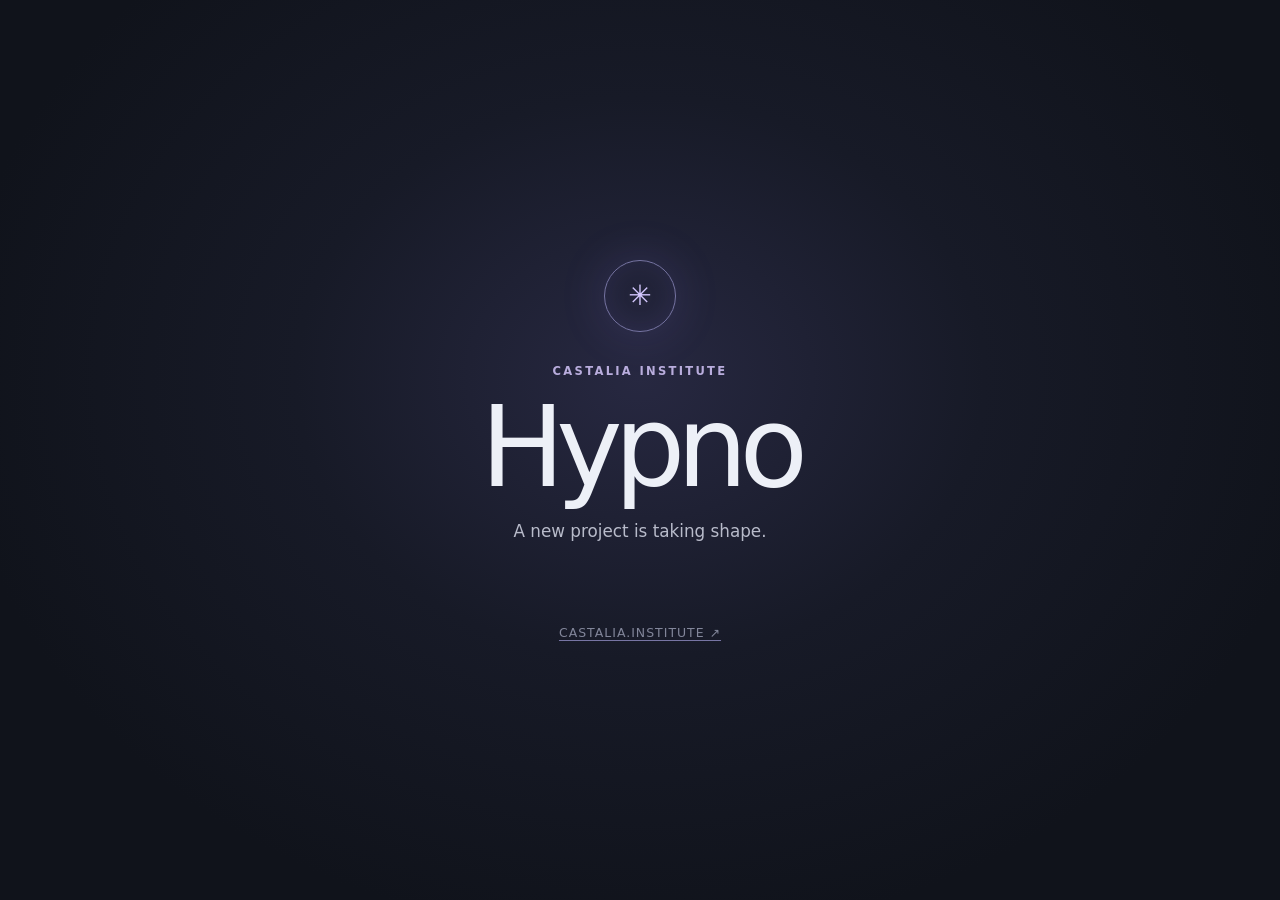
==== index.html @ f7ac5794 "Add Hypno landing page" ====
<!doctype html>
<html lang="en">
<head>
  <meta charset="utf-8">
  <meta name="viewport" content="width=device-width, initial-scale=1">
  <meta name="theme-color" content="#10131b">
  <meta name="description" content="Hypno — a Castalia Institute project.">
  <title>Hypno — Castalia Institute</title>
  <style>
    :root {
      color-scheme: dark;
      font-family: ui-sans-serif, system-ui, -apple-system, BlinkMacSystemFont, "Segoe UI", sans-serif;
      background: #10131b;
      color: #edf0f7;
      font-synthesis: none;
      text-rendering: optimizeLegibility;
    }
    * { box-sizing: border-box; }
    body {
      min-height: 100vh;
      margin: 0;
      display: grid;
      place-items: center;
      padding: 2rem;
      background: radial-gradient(ellipse at 50% 42%, #272841 0, #171a27 38%, #10131b 76%);
    }
    main { width: min(100%, 48rem); text-align: center; }
    .mark {
      width: 4.5rem;
      height: 4.5rem;
      display: grid;
      place-items: center;
      margin: 0 auto 2rem;
      border: 1px solid #7775a4;
      border-radius: 50%;
      color: #d4c8ff;
      font-size: 1.75rem;
      box-shadow: 0 0 3rem #9b84ff26, inset 0 0 1.5rem #9b84ff16;
    }
    .eyebrow {
      color: #b9addd;
      font-size: .72rem;
      font-weight: 650;
      letter-spacing: .2em;
      text-transform: uppercase;
    }
    h1 {
      margin: 1rem 0 .75rem;
      font-size: clamp(3.5rem, 12vw, 7rem);
      font-weight: 520;
      letter-spacing: -.075em;
      line-height: .95;
    }
    p { color: #b8bbca; font-size: 1.05rem; line-height: 1.7; }
    footer { margin-top: 5rem; color: #82869a; font-size: .78rem; letter-spacing: .08em; }
    a { color: inherit; text-decoration-color: #7775a4; text-underline-offset: .25em; }
    a:hover { color: #d4c8ff; }
  </style>
</head>
<body>
  <main>
    <div class="mark" aria-hidden="true">✳</div>
    <div class="eyebrow">Castalia Institute</div>
    <h1>Hypno</h1>
    <p>A new project is taking shape.</p>
    <footer><a href="https://castalia.institute">CASTALIA.INSTITUTE ↗</a></footer>
  </main>
</body>
</html>
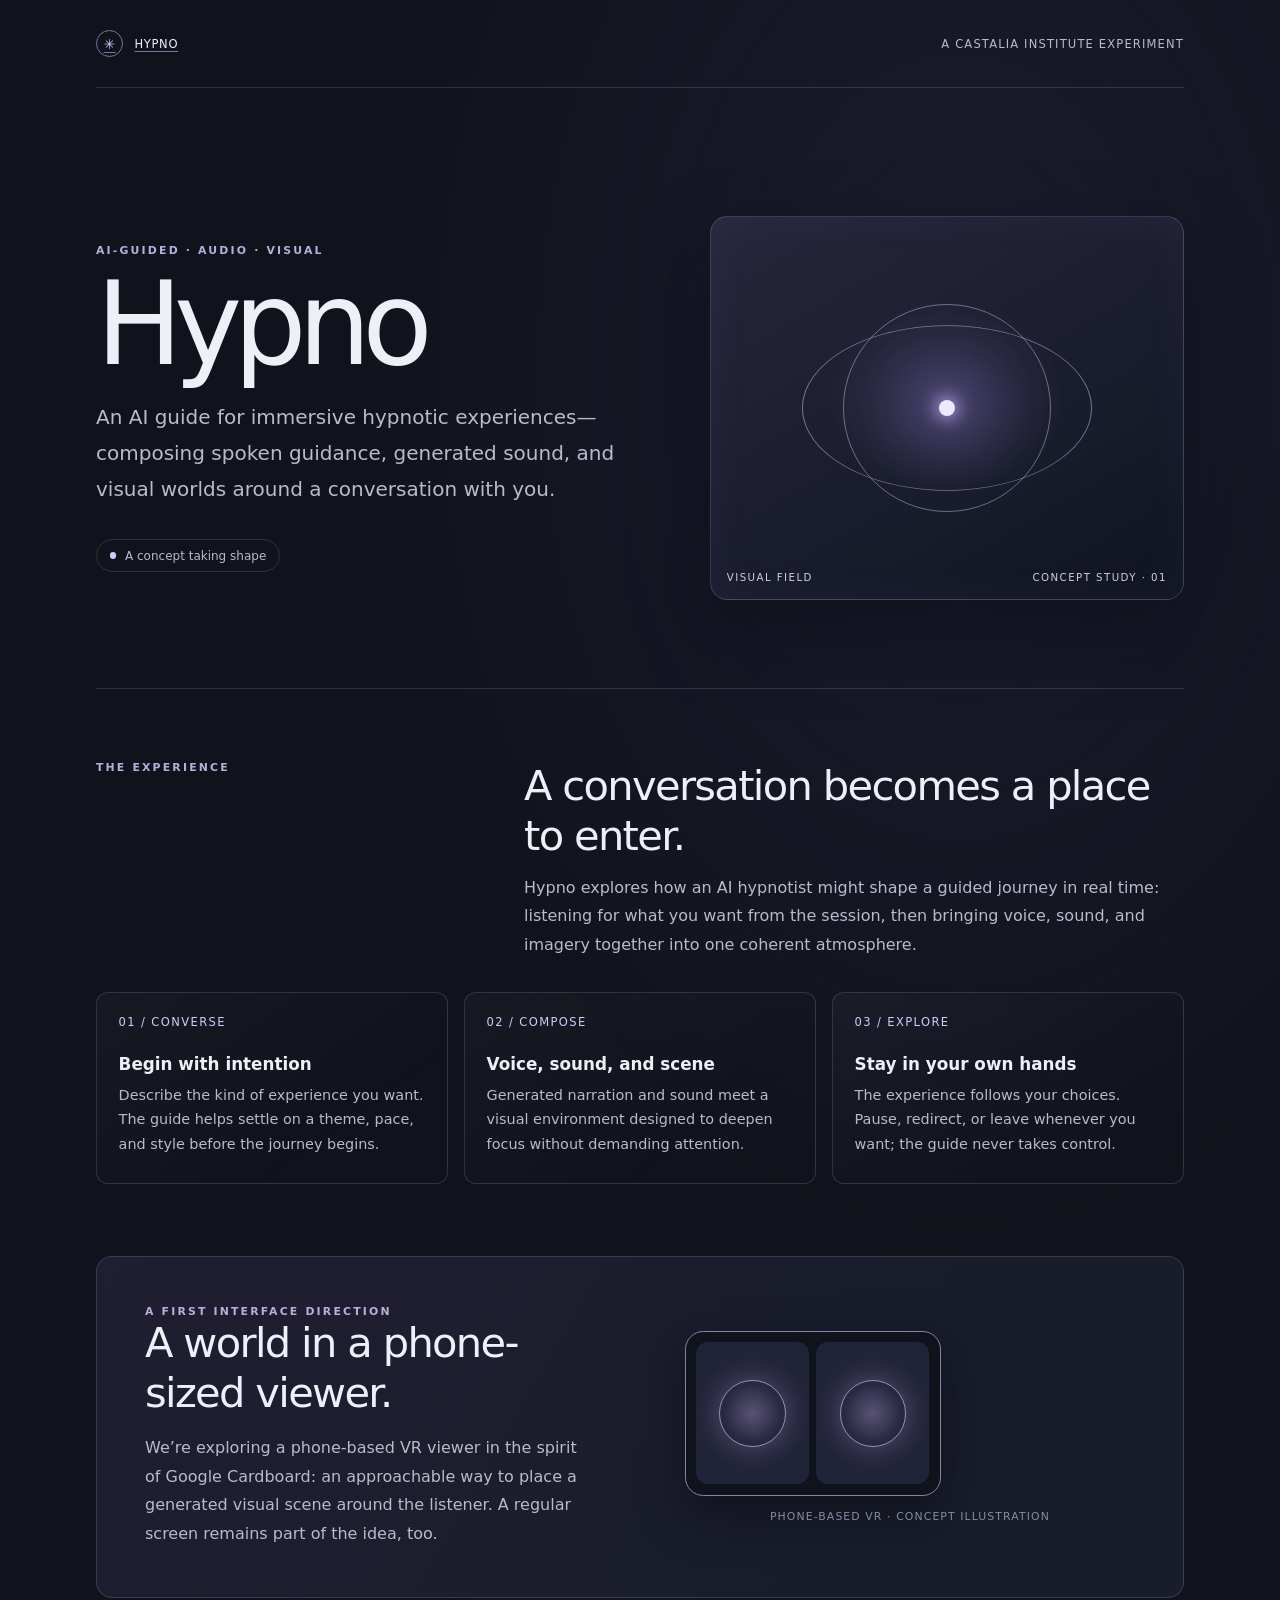
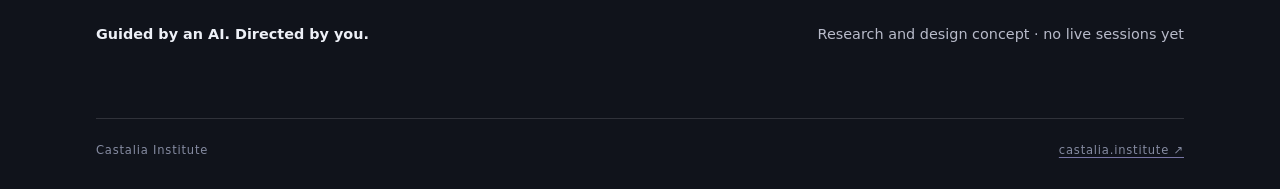
==== commit b286f649: "Describe the immersive AI hypnosis concept" ====
--- a/index.html
+++ b/index.html
@@ -4,14 +4,25 @@
   <meta charset="utf-8">
   <meta name="viewport" content="width=device-width, initial-scale=1">
   <meta name="theme-color" content="#10131b">
-  <meta name="description" content="Hypno — a Castalia Institute project.">
+  <meta name="description" content="Hypno explores AI-guided hypnotic experiences composed from conversation, generated audio, and immersive visuals.">
+  <meta property="og:title" content="Hypno — Castalia Institute">
+  <meta property="og:description" content="An AI guide for immersive journeys through attention and imagination.">
+  <meta property="og:url" content="https://hypno.castalia.institute/">
+  <meta property="og:type" content="website">
   <title>Hypno — Castalia Institute</title>
   <style>
     :root {
       color-scheme: dark;
+      --night: #10131b;
+      --panel: #191d2a;
+      --ink: #edf0f7;
+      --muted: #b8bbca;
+      --soft: #858ba1;
+      --lilac: #d4c8ff;
+      --line: rgba(237, 240, 247, .14);
       font-family: ui-sans-serif, system-ui, -apple-system, BlinkMacSystemFont, "Segoe UI", sans-serif;
-      background: #10131b;
-      color: #edf0f7;
+      background: var(--night);
+      color: var(--ink);
       font-synthesis: none;
       text-rendering: optimizeLegibility;
     }
@@ -19,51 +30,275 @@
     body {
       min-height: 100vh;
       margin: 0;
+      background:
+        radial-gradient(ellipse at 75% 20%, #29254377 0, transparent 38rem),
+        var(--night);
+    }
+    a { color: inherit; text-decoration-color: #7775a4; text-underline-offset: .25em; }
+    a:hover { color: var(--lilac); }
+    .page { width: min(100% - 3rem, 68rem); margin: 0 auto; }
+    .topline {
+      display: flex;
+      align-items: center;
+      justify-content: space-between;
+      min-height: 5.5rem;
+      border-bottom: 1px solid var(--line);
+      color: var(--muted);
+      font-size: .72rem;
+      letter-spacing: .1em;
+      text-transform: uppercase;
+    }
+    .wordmark { display: inline-flex; align-items: center; gap: .7rem; color: var(--ink); letter-spacing: .06em; }
+    .wordmark-mark {
+      width: 1.7rem;
+      aspect-ratio: 1;
       display: grid;
       place-items: center;
-      padding: 2rem;
-      background: radial-gradient(ellipse at 50% 42%, #272841 0, #171a27 38%, #10131b 76%);
-    }
-    main { width: min(100%, 48rem); text-align: center; }
-    .mark {
-      width: 4.5rem;
-      height: 4.5rem;
-      display: grid;
-      place-items: center;
-      margin: 0 auto 2rem;
       border: 1px solid #7775a4;
       border-radius: 50%;
-      color: #d4c8ff;
-      font-size: 1.75rem;
-      box-shadow: 0 0 3rem #9b84ff26, inset 0 0 1.5rem #9b84ff16;
-    }
-    .eyebrow {
+      color: var(--lilac);
+      font-size: .85rem;
+    }
+    .hero {
+      display: grid;
+      grid-template-columns: 1.05fr .95fr;
+      align-items: center;
+      gap: clamp(2rem, 7vw, 6rem);
+      padding: clamp(4.5rem, 10vw, 8rem) 0 5.5rem;
+    }
+    .eyebrow, .section-label {
       color: #b9addd;
-      font-size: .72rem;
+      font-size: .68rem;
       font-weight: 650;
       letter-spacing: .2em;
       text-transform: uppercase;
     }
     h1 {
-      margin: 1rem 0 .75rem;
-      font-size: clamp(3.5rem, 12vw, 7rem);
+      margin: 1rem 0 1.4rem;
+      font-size: clamp(4.2rem, 10vw, 7.2rem);
       font-weight: 520;
       letter-spacing: -.075em;
-      line-height: .95;
-    }
-    p { color: #b8bbca; font-size: 1.05rem; line-height: 1.7; }
-    footer { margin-top: 5rem; color: #82869a; font-size: .78rem; letter-spacing: .08em; }
-    a { color: inherit; text-decoration-color: #7775a4; text-underline-offset: .25em; }
-    a:hover { color: #d4c8ff; }
+      line-height: .9;
+    }
+    .lead {
+      max-width: 34rem;
+      margin: 0;
+      color: var(--muted);
+      font-size: clamp(1.05rem, 2vw, 1.25rem);
+      line-height: 1.8;
+    }
+    .concept-tag {
+      display: inline-flex;
+      align-items: center;
+      gap: .55rem;
+      margin-top: 2rem;
+      padding: .55rem .8rem;
+      border: 1px solid var(--line);
+      border-radius: 99px;
+      color: var(--muted);
+      font-size: .75rem;
+    }
+    .concept-tag::before { content: ""; width: .4rem; aspect-ratio: 1; border-radius: 50%; background: var(--lilac); }
+    .scene {
+      position: relative;
+      min-height: 24rem;
+      overflow: hidden;
+      display: grid;
+      place-items: center;
+      border: 1px solid rgba(212, 200, 255, .2);
+      border-radius: 1.1rem;
+      background:
+        radial-gradient(ellipse at 50% 48%, rgba(149, 131, 212, .27), transparent 35%),
+        linear-gradient(150deg, #27263c, #171b2a 68%, #11151f);
+      box-shadow: 0 2rem 5rem #080a1370, inset 0 0 3rem #a78bfa0c;
+    }
+    .scene::before, .scene::after, .orbit {
+      position: absolute;
+      width: min(67%, 18rem);
+      aspect-ratio: 1;
+      border: 1px solid rgba(212, 200, 255, .28);
+      border-radius: 50%;
+    }
+    .scene::before { content: ""; transform: scaleY(.57) rotate(-28deg); }
+    .scene::after { content: ""; transform: scaleY(.57) rotate(28deg); }
+    .orbit { width: min(48%, 13rem); border-color: rgba(212, 200, 255, .45); }
+    .scene-core {
+      z-index: 1;
+      width: 1rem;
+      aspect-ratio: 1;
+      border-radius: 50%;
+      background: #eee8ff;
+      box-shadow: 0 0 1rem .3rem #c9b8ff99, 0 0 4rem 1.3rem #a78bfa50;
+    }
+    .scene-label {
+      position: absolute;
+      right: 1rem;
+      bottom: 1rem;
+      left: 1rem;
+      display: flex;
+      justify-content: space-between;
+      gap: 1rem;
+      color: #d0cde0;
+      font-size: .64rem;
+      letter-spacing: .14em;
+      text-transform: uppercase;
+    }
+    .section { padding: 4.5rem 0; border-top: 1px solid var(--line); }
+    .section-heading {
+      display: grid;
+      grid-template-columns: .75fr 1.25fr;
+      gap: 2rem;
+      align-items: start;
+      margin-bottom: 2rem;
+    }
+    h2 { max-width: 42rem; margin: 0; font-size: clamp(1.7rem, 4vw, 2.6rem); font-weight: 450; letter-spacing: -.04em; line-height: 1.2; }
+    .section-copy { max-width: 42rem; margin: .8rem 0 0; color: var(--muted); line-height: 1.8; }
+    .steps { display: grid; grid-template-columns: repeat(3, 1fr); gap: 1rem; }
+    .step {
+      min-height: 12rem;
+      padding: 1.35rem;
+      border: 1px solid var(--line);
+      border-radius: .75rem;
+      background: linear-gradient(145deg, #ffffff08, transparent 75%);
+    }
+    .step-index { color: var(--lilac); font-size: .72rem; letter-spacing: .12em; }
+    .step h3 { margin: 1.6rem 0 .55rem; font-size: 1.05rem; font-weight: 550; }
+    .step p { margin: 0; color: var(--muted); font-size: .9rem; line-height: 1.7; }
+    .viewer {
+      display: grid;
+      grid-template-columns: 1fr 1fr;
+      gap: clamp(2rem, 7vw, 6rem);
+      align-items: center;
+      padding: 3rem;
+      border: 1px solid rgba(212, 200, 255, .17);
+      border-radius: 1rem;
+      background: linear-gradient(120deg, #201e32, #191d2a 70%);
+    }
+    .viewer p { margin: 1rem 0 0; color: var(--muted); line-height: 1.8; }
+    .viewer-device {
+      width: min(100%, 16rem);
+      justify-self: center;
+      aspect-ratio: 1.55;
+      display: grid;
+      grid-template-columns: 1fr 1fr;
+      gap: .45rem;
+      padding: .65rem;
+      border: 1px solid #8a82aa;
+      border-radius: 1.15rem;
+      background: #10131b;
+      box-shadow: 0 1rem 3rem #090a1290;
+    }
+    .lens {
+      display: grid;
+      place-items: center;
+      overflow: hidden;
+      border-radius: .75rem;
+      background: radial-gradient(circle at 50% 50%, #a99bdd78, #403b6088 32%, #202438 72%);
+    }
+    .lens::before { content: ""; width: 57%; aspect-ratio: 1; border: 1px solid #ddd5ff9c; border-radius: 50%; box-shadow: 0 0 1.5rem #c9b8ff40; }
+    .viewer-caption { margin-top: .9rem; color: var(--soft); font-size: .68rem; text-align: center; letter-spacing: .1em; text-transform: uppercase; }
+    .agency {
+      display: flex;
+      justify-content: space-between;
+      gap: 2rem;
+      align-items: center;
+      padding: 1.5rem 0 4.5rem;
+      color: var(--muted);
+      font-size: .9rem;
+      line-height: 1.7;
+    }
+    .agency strong { color: var(--ink); font-weight: 550; }
+    footer {
+      display: flex;
+      justify-content: space-between;
+      gap: 1rem;
+      padding: 1.5rem 0 2rem;
+      border-top: 1px solid var(--line);
+      color: var(--soft);
+      font-size: .72rem;
+      letter-spacing: .07em;
+    }
+    @media (max-width: 760px) {
+      .hero, .section-heading, .viewer { grid-template-columns: 1fr; }
+      .hero { gap: 3rem; padding-top: 4rem; }
+      .scene { min-height: 19rem; }
+      .steps { grid-template-columns: 1fr; }
+      .step { min-height: 0; }
+      .step h3 { margin-top: 1rem; }
+      .viewer { padding: 1.5rem; }
+      .agency, footer { align-items: flex-start; flex-direction: column; }
+    }
+    @media (prefers-reduced-motion: reduce) {
+      *, *::before, *::after { animation-duration: .01ms !important; animation-iteration-count: 1 !important; scroll-behavior: auto !important; }
+    }
   </style>
 </head>
 <body>
-  <main>
-    <div class="mark" aria-hidden="true">✳</div>
-    <div class="eyebrow">Castalia Institute</div>
-    <h1>Hypno</h1>
-    <p>A new project is taking shape.</p>
-    <footer><a href="https://castalia.institute">CASTALIA.INSTITUTE ↗</a></footer>
-  </main>
+  <div class="page">
+    <header class="topline">
+      <a class="wordmark" href="#top"><span class="wordmark-mark" aria-hidden="true">✳</span>Hypno</a>
+      <span>A Castalia Institute experiment</span>
+    </header>
+    <main id="top">
+      <section class="hero" aria-labelledby="title">
+        <div>
+          <div class="eyebrow">AI-guided · audio · visual</div>
+          <h1 id="title">Hypno</h1>
+          <p class="lead">An AI guide for immersive hypnotic experiences—composing spoken guidance, generated sound, and visual worlds around a conversation with you.</p>
+          <span class="concept-tag">A concept taking shape</span>
+        </div>
+        <div class="scene" role="img" aria-label="Abstract, softly layered visual field representing a generated environment">
+          <span class="orbit" aria-hidden="true"></span>
+          <span class="scene-core" aria-hidden="true"></span>
+          <div class="scene-label"><span>Visual field</span><span>Concept study · 01</span></div>
+        </div>
+      </section>
+
+      <section class="section" aria-labelledby="experience-title">
+        <div class="section-heading">
+          <div class="section-label">The experience</div>
+          <div>
+            <h2 id="experience-title">A conversation becomes a place to enter.</h2>
+            <p class="section-copy">Hypno explores how an AI hypnotist might shape a guided journey in real time: listening for what you want from the session, then bringing voice, sound, and imagery together into one coherent atmosphere.</p>
+          </div>
+        </div>
+        <div class="steps">
+          <article class="step">
+            <div class="step-index">01 / CONVERSE</div>
+            <h3>Begin with intention</h3>
+            <p>Describe the kind of experience you want. The guide helps settle on a theme, pace, and style before the journey begins.</p>
+          </article>
+          <article class="step">
+            <div class="step-index">02 / COMPOSE</div>
+            <h3>Voice, sound, and scene</h3>
+            <p>Generated narration and sound meet a visual environment designed to deepen focus without demanding attention.</p>
+          </article>
+          <article class="step">
+            <div class="step-index">03 / EXPLORE</div>
+            <h3>Stay in your own hands</h3>
+            <p>The experience follows your choices. Pause, redirect, or leave whenever you want; the guide never takes control.</p>
+          </article>
+        </div>
+      </section>
+
+      <section class="section viewer" aria-labelledby="viewer-title">
+        <div>
+          <div class="section-label">A first interface direction</div>
+          <h2 id="viewer-title">A world in a phone-sized viewer.</h2>
+          <p>We’re exploring a phone-based VR viewer in the spirit of Google Cardboard: an approachable way to place a generated visual scene around the listener. A regular screen remains part of the idea, too.</p>
+        </div>
+        <div>
+          <div class="viewer-device" role="img" aria-label="A concept illustration of a split-lens phone-based VR viewer">
+            <div class="lens"></div>
+            <div class="lens"></div>
+          </div>
+          <div class="viewer-caption">Phone-based VR · concept illustration</div>
+        </div>
+      </section>
+
+      <div class="agency"><span><strong>Guided by an AI. Directed by you.</strong></span><span>Research and design concept · no live sessions yet</span></div>
+    </main>
+    <footer><span>Castalia Institute</span><a href="https://castalia.institute">castalia.institute ↗</a></footer>
+  </div>
 </body>
 </html>
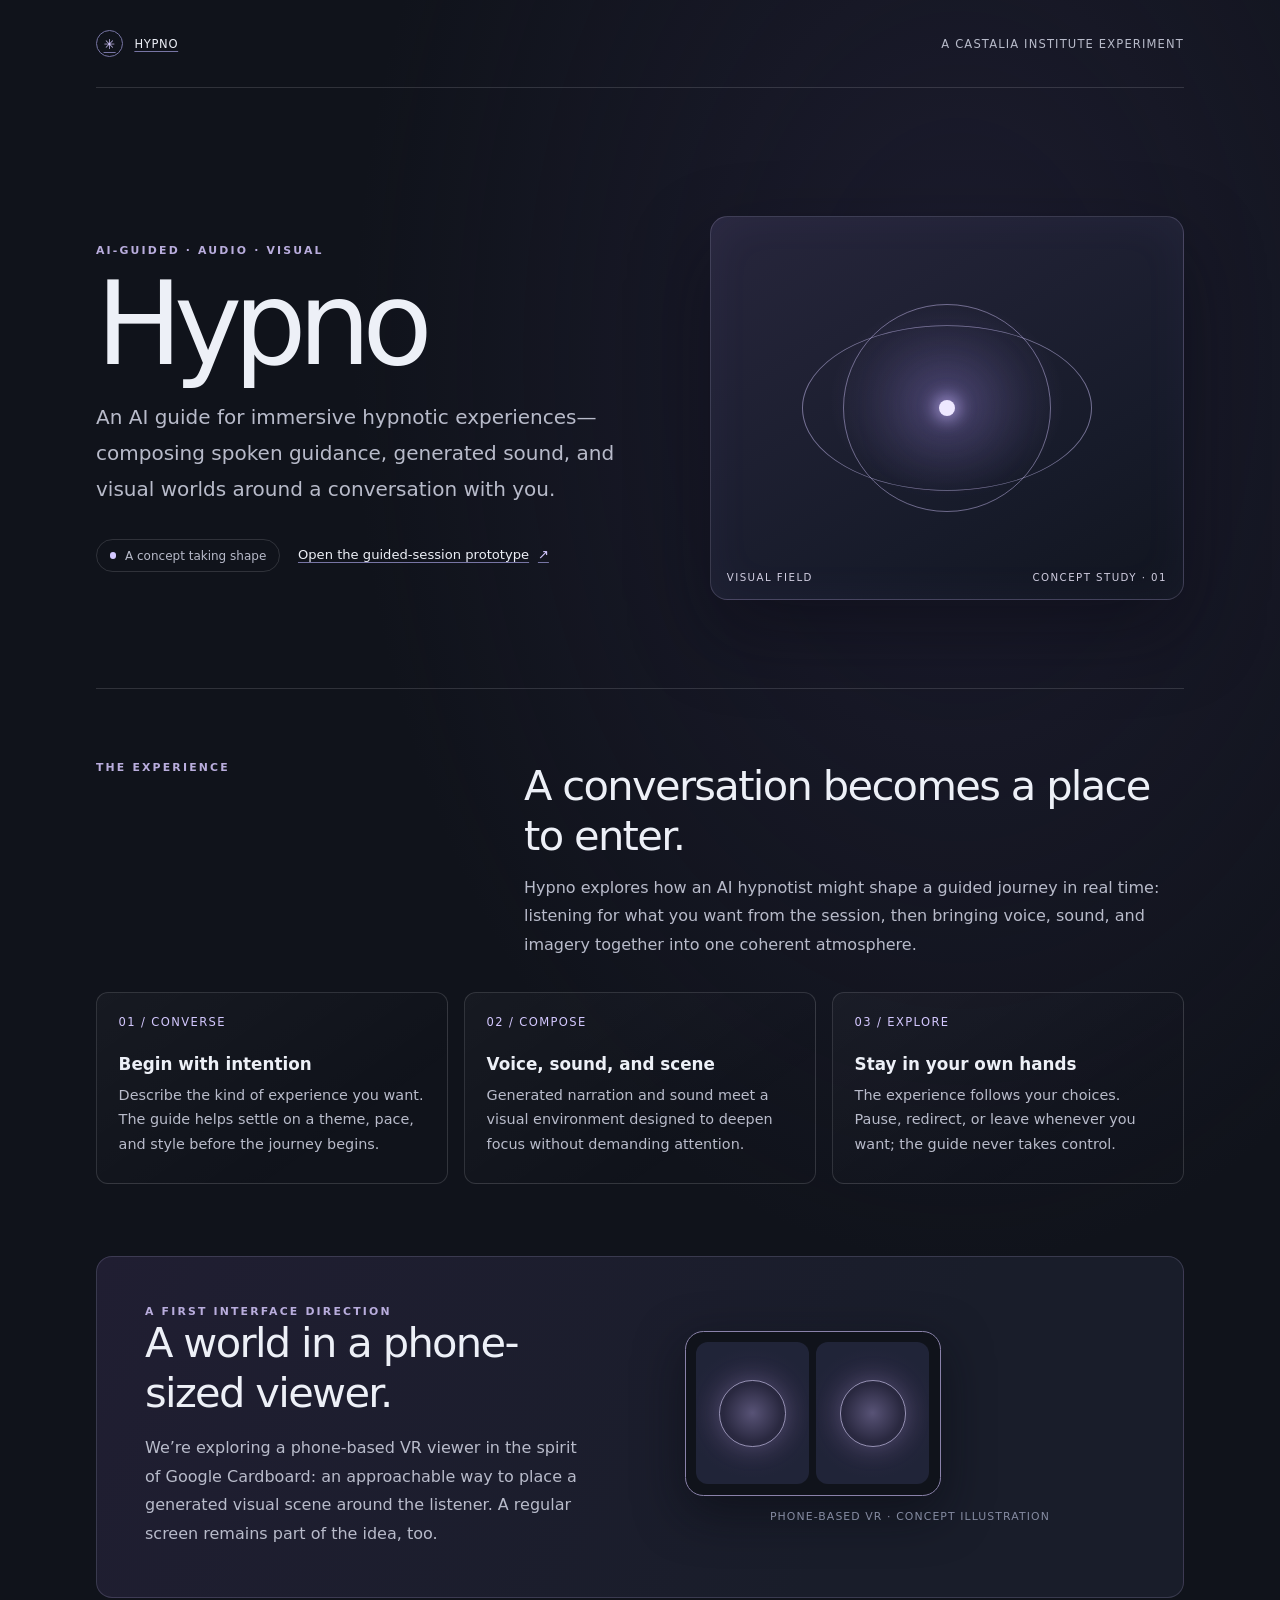
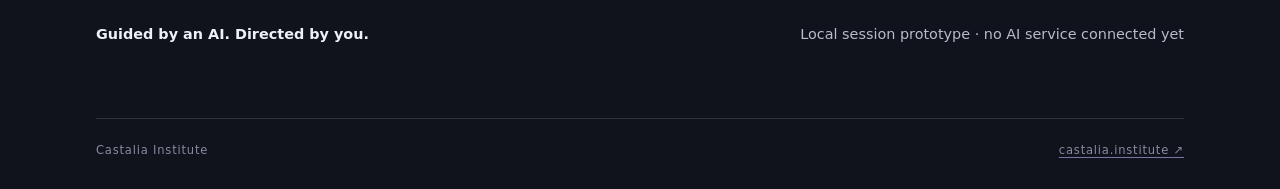
==== commit 6db876ff: "Add the Hypno installable PWA at /app" ====
--- a/index.html
+++ b/index.html
@@ -99,6 +99,17 @@
       font-size: .75rem;
     }
     .concept-tag::before { content: ""; width: .4rem; aspect-ratio: 1; border-radius: 50%; background: var(--lilac); }
+    .app-link {
+      display: inline-flex;
+      align-items: center;
+      gap: .55rem;
+      margin: 1.2rem 0 0 .8rem;
+      color: var(--ink);
+      font-size: .82rem;
+      text-decoration-color: #7775a4;
+      text-underline-offset: .25em;
+    }
+    .app-link span { color: var(--lilac); }
     .scene {
       position: relative;
       min-height: 24rem;
@@ -246,6 +257,7 @@
           <h1 id="title">Hypno</h1>
           <p class="lead">An AI guide for immersive hypnotic experiences—composing spoken guidance, generated sound, and visual worlds around a conversation with you.</p>
           <span class="concept-tag">A concept taking shape</span>
+          <a class="app-link" href="app/">Open the guided-session prototype <span aria-hidden="true">↗</span></a>
         </div>
         <div class="scene" role="img" aria-label="Abstract, softly layered visual field representing a generated environment">
           <span class="orbit" aria-hidden="true"></span>
@@ -296,7 +308,7 @@
         </div>
       </section>
 
-      <div class="agency"><span><strong>Guided by an AI. Directed by you.</strong></span><span>Research and design concept · no live sessions yet</span></div>
+      <div class="agency"><span><strong>Guided by an AI. Directed by you.</strong></span><span>Local session prototype · no AI service connected yet</span></div>
     </main>
     <footer><span>Castalia Institute</span><a href="https://castalia.institute">castalia.institute ↗</a></footer>
   </div>
